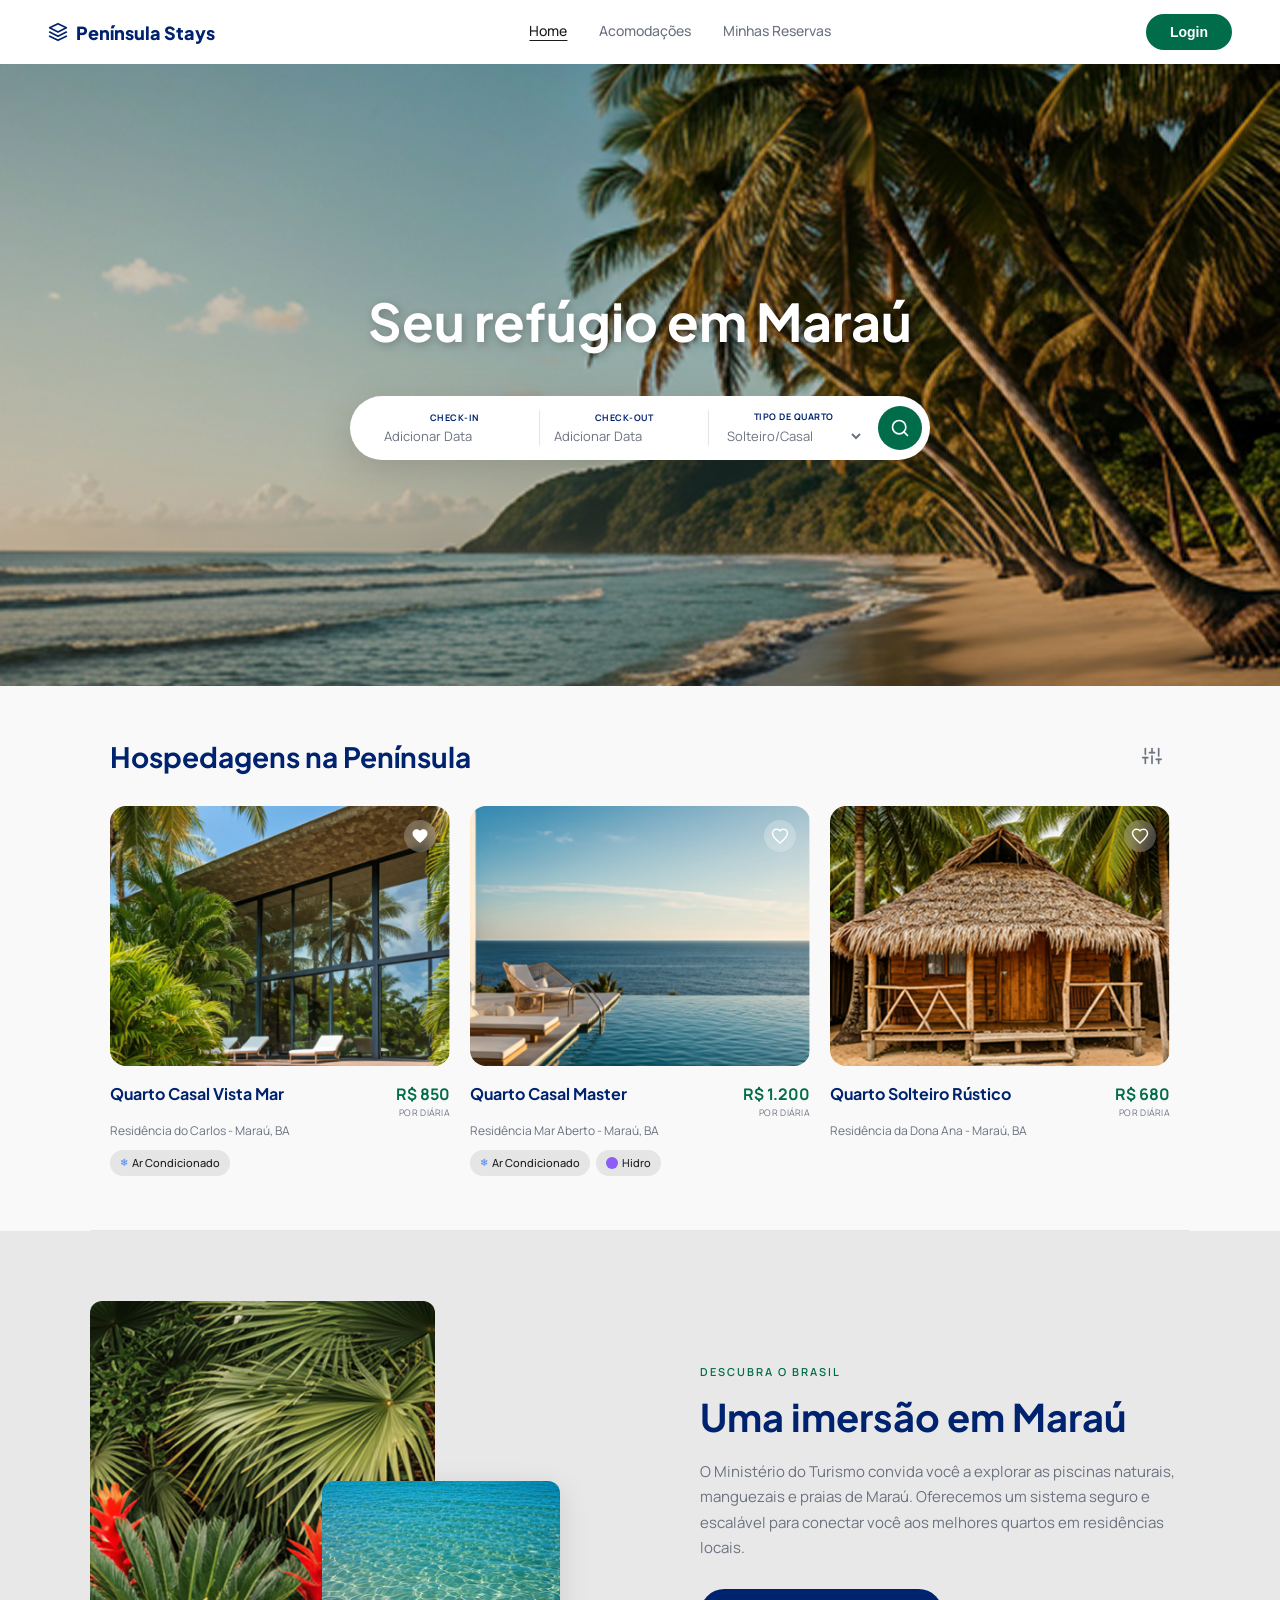
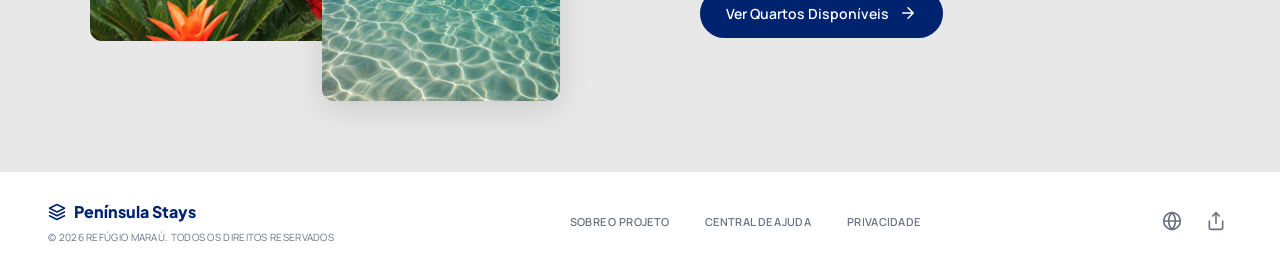
==== docs/frontEnd/index.html @ 09ff9bb2 "feat: adiciona codigo HTML e CSS do front-end estatico e wireframes finais" ====
<!DOCTYPE html>
<html lang="pt-BR">
<head>
    <meta charset="UTF-8">
    <meta name="viewport" content="width=device-width, initial-scale=1.0">
    <title>Península Stays | Hospedagem em Maraú</title>
    <link rel="stylesheet" href="style.css">
    <link href="https://fonts.googleapis.com/css2?family=Manrope:wght@400;500;600;700&family=Plus+Jakarta+Sans:wght@600;700;800&display=swap" rel="stylesheet">
</head>
<body>

    <!-- HEADER -->
    <header class="header">
        <div class="logo">
            <svg class="logo-icon" width="20" height="20" viewBox="0 0 24 24" fill="none" xmlns="http://www.w3.org/2000/svg">
                <path d="M12 2L2 7L12 12L22 7L12 2Z" stroke="currentColor" stroke-width="2" stroke-linecap="round" stroke-linejoin="round"/>
                <path d="M2 17L12 22L22 17" stroke="currentColor" stroke-width="2" stroke-linecap="round" stroke-linejoin="round"/>
                <path d="M2 12L12 17L22 12" stroke="currentColor" stroke-width="2" stroke-linecap="round" stroke-linejoin="round"/>
            </svg>
            <span>Península Stays</span>
        </div>
        <nav class="nav-menu">
            <a href="index.html" class="ativo">Home</a>
            <a href="acomodacoes.html">Acomodações</a>
            <a href="reservas.html">Minhas Reservas</a>
        </nav>
        <button class="btn-login">Login</button>
    </header>

    <!-- HERO SECTION -->
    <section class="hero">
        <div class="hero-content">
            <h1>Seu refúgio em Maraú</h1>
            
            <div class="search-bar">
                <div class="search-field">
                    <label>CHECK-IN</label>
                    <input type="text" placeholder="Adicionar Data">
                </div>
                <div class="divisor"></div>
                <div class="search-field">
                    <label>CHECK-OUT</label>
                    <input type="text" placeholder="Adicionar Data">
                </div>
                <div class="divisor"></div>
                <div class="search-field">
                    <label>TIPO DE QUARTO</label>
                    <select>
                        <option>Solteiro/Casal</option>
                        <option>Solteiro</option>
                        <option>Casal</option>
                    </select>
                </div>
                <button class="btn-buscar">
                    <svg width="20" height="20" viewBox="0 0 24 24" fill="none" xmlns="http://www.w3.org/2000/svg">
                        <circle cx="11" cy="11" r="8" stroke="white" stroke-width="2"/>
                        <path d="M21 21L16.65 16.65" stroke="white" stroke-width="2" stroke-linecap="round"/>
                    </svg>
                </button>
            </div>
        </div>
    </section>

    <!-- QUARTOS SECTION -->
    <section class="quartos-section">
        <div class="quartos-header">
            <h2>Hospedagens na Península</h2>
            <button class="btn-filtro">
                <svg width="20" height="20" viewBox="0 0 24 24" fill="none" xmlns="http://www.w3.org/2000/svg">
                    <line x1="4" y1="21" x2="4" y2="14" stroke="currentColor" stroke-width="2" stroke-linecap="round"/>
                    <line x1="4" y1="10" x2="4" y2="3" stroke="currentColor" stroke-width="2" stroke-linecap="round"/>
                    <line x1="12" y1="21" x2="12" y2="12" stroke="currentColor" stroke-width="2" stroke-linecap="round"/>
                    <line x1="12" y1="8" x2="12" y2="3" stroke="currentColor" stroke-width="2" stroke-linecap="round"/>
                    <line x1="20" y1="21" x2="20" y2="16" stroke="currentColor" stroke-width="2" stroke-linecap="round"/>
                    <line x1="20" y1="12" x2="20" y2="3" stroke="currentColor" stroke-width="2" stroke-linecap="round"/>
                    <line x1="1" y1="14" x2="7" y2="14" stroke="currentColor" stroke-width="2" stroke-linecap="round"/>
                    <line x1="9" y1="8" x2="15" y2="8" stroke="currentColor" stroke-width="2" stroke-linecap="round"/>
                    <line x1="17" y1="16" x2="23" y2="16" stroke="currentColor" stroke-width="2" stroke-linecap="round"/>
                </svg>
            </button>
        </div>
        <div class="grid-quartos">
            
            <!-- Card 1 -->
            <div class="card-quarto">
                <div class="card-image-container">
                    <img src="../img/Quarto1.png" alt="Quarto Casal Vista Mar">
                    <button class="btn-favorito favorito-ativo">
                        <svg width="18" height="18" viewBox="0 0 24 24" fill="currentColor" xmlns="http://www.w3.org/2000/svg">
                            <path d="M12 21.35L10.55 20.03C5.4 15.36 2 12.28 2 8.5C2 5.42 4.42 3 7.5 3C9.24 3 10.91 3.81 12 5.09C13.09 3.81 14.76 3 16.5 3C19.58 3 22 5.42 22 8.5C22 12.28 18.6 15.36 13.45 20.04L12 21.35Z"/>
                        </svg>
                    </button>
                </div>
                <div class="card-info">
                    <div class="card-info-header">
                        <h3>Quarto Casal Vista Mar</h3>
                        <div class="preco-container">
                            <span class="preco">R$ 850</span>
                            <span class="diaria">POR DIÁRIA</span>
                        </div>
                    </div>
                    <p class="subtitulo">Residência do Carlos - Maraú, BA</p>
                    <div class="tags">
                        <span class="tag"><span class="tag-icon">&#10052;</span> Ar Condicionado</span>
                    </div>
                </div>
            </div>

            <!-- Card 2 -->
            <div class="card-quarto">
                <div class="card-image-container">
                    <img src="../img/Quarto2.png" alt="Quarto Casal Master">
                    <button class="btn-favorito">
                        <svg width="18" height="18" viewBox="0 0 24 24" fill="none" stroke="currentColor" stroke-width="2" xmlns="http://www.w3.org/2000/svg">
                            <path d="M12 21.35L10.55 20.03C5.4 15.36 2 12.28 2 8.5C2 5.42 4.42 3 7.5 3C9.24 3 10.91 3.81 12 5.09C13.09 3.81 14.76 3 16.5 3C19.58 3 22 5.42 22 8.5C22 12.28 18.6 15.36 13.45 20.04L12 21.35Z"/>
                        </svg>
                    </button>
                </div>
                <div class="card-info">
                    <div class="card-info-header">
                        <h3>Quarto Casal Master</h3>
                        <div class="preco-container">
                            <span class="preco">R$ 1.200</span>
                            <span class="diaria">POR DIÁRIA</span>
                        </div>
                    </div>
                    <p class="subtitulo">Residência Mar Aberto - Maraú, BA</p>
                    <div class="tags">
                        <span class="tag"><span class="tag-icon">&#10052;</span> Ar Condicionado</span>
                        <span class="tag"><span class="tag-icon-hidro"></span> Hidro</span>
                    </div>
                </div>
            </div>

            <!-- Card 3 -->
            <div class="card-quarto">
                <div class="card-image-container">
                    <img src="../img/Quarto3.png" alt="Quarto Solteiro Rústico">
                    <button class="btn-favorito">
                        <svg width="18" height="18" viewBox="0 0 24 24" fill="none" stroke="currentColor" stroke-width="2" xmlns="http://www.w3.org/2000/svg">
                            <path d="M12 21.35L10.55 20.03C5.4 15.36 2 12.28 2 8.5C2 5.42 4.42 3 7.5 3C9.24 3 10.91 3.81 12 5.09C13.09 3.81 14.76 3 16.5 3C19.58 3 22 5.42 22 8.5C22 12.28 18.6 15.36 13.45 20.04L12 21.35Z"/>
                        </svg>
                    </button>
                </div>
                <div class="card-info">
                    <div class="card-info-header">
                        <h3>Quarto Solteiro Rústico</h3>
                        <div class="preco-container">
                            <span class="preco">R$ 680</span>
                            <span class="diaria">POR DIÁRIA</span>
                        </div>
                    </div>
                    <p class="subtitulo">Residência da Dona Ana - Maraú, BA</p>
                </div>
            </div>

        </div>
    </section>

    <!-- DIVISOR -->
    <div class="section-divider"></div>

    <!-- DESCUBRA SECTION -->
    <section class="descubra-section">
        <div class="descubra-container">
            <div class="descubra-images">
                <div class="image-principal">
                    <img src="../img/fotodeplanta.png" alt="Plantas tropicais">
                </div>
                <div class="image-secundaria">
                    <img src="../img/Fotodeplanta2.png" alt="Água cristalina">
                </div>
            </div>
            <div class="descubra-content">
                <span class="descubra-label">DESCUBRA O BRASIL</span>
                <h2>Uma imersão em Maraú</h2>
                <p>O Ministério do Turismo convida você a explorar as piscinas naturais, manguezais e praias de Maraú. Oferecemos um sistema seguro e escalável para conectar você aos melhores quartos em residências locais.</p>
                <a href="#" class="btn-ver-quartos">
                    Ver Quartos Disponíveis
                    <svg width="18" height="18" viewBox="0 0 24 24" fill="none" xmlns="http://www.w3.org/2000/svg">
                        <path d="M5 12H19M19 12L12 5M19 12L12 19" stroke="currentColor" stroke-width="2" stroke-linecap="round" stroke-linejoin="round"/>
                    </svg>
                </a>
            </div>
        </div>
    </section>

    <!-- FOOTER -->
    <footer class="footer">
        <div class="footer-left">
            <div class="footer-logo">
                <svg class="logo-icon" width="18" height="18" viewBox="0 0 24 24" fill="none" xmlns="http://www.w3.org/2000/svg">
                    <path d="M12 2L2 7L12 12L22 7L12 2Z" stroke="currentColor" stroke-width="2" stroke-linecap="round" stroke-linejoin="round"/>
                    <path d="M2 17L12 22L22 17" stroke="currentColor" stroke-width="2" stroke-linecap="round" stroke-linejoin="round"/>
                    <path d="M2 12L12 17L22 12" stroke="currentColor" stroke-width="2" stroke-linecap="round" stroke-linejoin="round"/>
                </svg>
                <span>Península Stays</span>
            </div>
            <p class="footer-copy">© 2026 REFÚGIO MARAÚ. TODOS OS DIREITOS RESERVADOS</p>
        </div>
        <div class="footer-center">
            <a href="#">SOBRE O PROJETO</a>
            <a href="#">CENTRAL DE AJUDA</a>
            <a href="#">PRIVACIDADE</a>
        </div>
        <div class="footer-right">
            <button class="btn-icon">
                <svg width="20" height="20" viewBox="0 0 24 24" fill="none" xmlns="http://www.w3.org/2000/svg">
                    <circle cx="12" cy="12" r="10" stroke="currentColor" stroke-width="2"/>
                    <path d="M2 12H22M12 2C14.5 4.5 16 8 16 12C16 16 14.5 19.5 12 22C9.5 19.5 8 16 8 12C8 8 9.5 4.5 12 2Z" stroke="currentColor" stroke-width="2"/>
                </svg>
            </button>
            <button class="btn-icon">
                <svg width="20" height="20" viewBox="0 0 24 24" fill="none" xmlns="http://www.w3.org/2000/svg">
                    <path d="M4 12V20C4 20.5304 4.21071 21.0391 4.58579 21.4142C4.96086 21.7893 5.46957 22 6 22H18C18.5304 22 19.0391 21.7893 19.4142 21.4142C19.7893 21.0391 20 20.5304 20 20V12" stroke="currentColor" stroke-width="2" stroke-linecap="round" stroke-linejoin="round"/>
                    <polyline points="16 6 12 2 8 6" stroke="currentColor" stroke-width="2" stroke-linecap="round" stroke-linejoin="round"/>
                    <line x1="12" y1="2" x2="12" y2="15" stroke="currentColor" stroke-width="2" stroke-linecap="round" stroke-linejoin="round"/>
                </svg>
            </button>
        </div>
    </footer>

</body>
</html>
</content>
</invoke>
---- docs/frontEnd/style.css ----
/* RESET BÁSICO E VARIÁVEIS */
:root {
    --azul-marinho: #00236f;
    --verde-mata: #006c4a;
    --fundo-cinza: #f9f9f9;
    --fundo-descubra: #e8e8e8;
    --texto-escuro: #1a1c1c;
    --texto-claro: #6b7280;
    --branco: #ffffff;
    --borda-clara: #e5e5e5;
}

* {
    margin: 0;
    padding: 0;
    box-sizing: border-box;
}

html {
    scroll-behavior: smooth;
}

body {
    font-family: 'Manrope', sans-serif;
    background-color: var(--fundo-cinza);
    color: var(--texto-escuro);
    line-height: 1.5;
}

h1, h2, h3, .logo span, .footer-logo span {
    font-family: 'Plus Jakarta Sans', sans-serif;
}

/* CABEÇALHO */
.header {
    display: flex;
    justify-content: space-between;
    align-items: center;
    padding: 14px 48px;
    background-color: var(--branco);
    position: fixed;
    width: 100%;
    top: 0;
    z-index: 100;
}

.logo {
    display: flex;
    align-items: center;
    gap: 8px;
    font-size: 18px;
    font-weight: 800;
    color: var(--azul-marinho);
    text-decoration: none;
}

.logo-icon {
    color: var(--azul-marinho);
}

.nav-menu {
    display: flex;
    gap: 32px;
}

.nav-menu a {
    text-decoration: none;
    color: var(--texto-claro);
    font-weight: 500;
    font-size: 14px;
    transition: color 0.3s;
    padding-bottom: 4px;
}

.nav-menu a.ativo {
    color: var(--texto-escuro);
    text-decoration: underline;
    text-underline-offset: 4px;
}

.nav-menu a:hover {
    color: var(--texto-escuro);
}

.btn-login {
    background-color: var(--verde-mata);
    color: var(--branco);
    border: none;
    padding: 10px 24px;
    border-radius: 25px;
    font-weight: 600;
    font-size: 14px;
    cursor: pointer;
    transition: background-color 0.3s;
}

.btn-login:hover {
    background-color: #005a3d;
}

/* HERO SECTION */
.hero {
    height: 70vh;
    min-height: 480px;
    background: linear-gradient(rgba(0,0,0,0.15), rgba(0,0,0,0.25)), 
                url('../img/Palmeras.png') center/cover no-repeat;
    display: flex;
    align-items: center;
    justify-content: center;
    margin-top: 56px;
    padding: 0 20px;
}

.hero-content {
    text-align: center;
    width: 100%;
    max-width: 680px;
}

.hero-content h1 {
    color: var(--branco);
    font-size: 52px;
    font-weight: 700;
    margin-bottom: 36px;
    text-shadow: 2px 2px 8px rgba(0,0,0,0.25);
}

.search-bar {
    background: var(--branco);
    padding: 6px 8px 6px 20px;
    border-radius: 50px;
    display: flex;
    align-items: center;
    box-shadow: 0 10px 40px rgba(0,0,0,0.15);
    max-width: 580px;
    margin: 0 auto;
}

.search-field {
    display: flex;
    flex-direction: column;
    padding: 8px 14px;
    flex: 1;
    min-width: 110px;
}

.search-field label {
    font-size: 9px;
    font-weight: 700;
    text-transform: uppercase;
    color: var(--azul-marinho);
    letter-spacing: 0.5px;
    margin-bottom: 2px;
}

.search-field input,
.search-field select {
    border: none;
    outline: none;
    font-size: 13px;
    font-family: 'Manrope', sans-serif;
    color: var(--texto-claro);
    background: transparent;
    cursor: pointer;
}

.search-field input::placeholder {
    color: var(--texto-claro);
}

.divisor {
    width: 1px;
    height: 36px;
    background-color: var(--borda-clara);
    flex-shrink: 0;
}

.btn-buscar {
    background-color: var(--verde-mata);
    color: var(--branco);
    border: none;
    width: 44px;
    height: 44px;
    border-radius: 50%;
    display: flex;
    align-items: center;
    justify-content: center;
    cursor: pointer;
    flex-shrink: 0;
    transition: background-color 0.3s;
}

.btn-buscar:hover {
    background-color: #005a3d;
}

/* QUARTOS SECTION */
.quartos-section {
    max-width: 1100px;
    margin: 0 auto;
    padding: 50px 20px;
}

.quartos-header {
    display: flex;
    justify-content: space-between;
    align-items: center;
    margin-bottom: 28px;
}

.quartos-section h2 {
    color: var(--azul-marinho);
    font-size: 28px;
    font-weight: 700;
}

.btn-filtro {
    background: none;
    border: none;
    color: var(--texto-claro);
    cursor: pointer;
    padding: 8px;
    transition: color 0.3s;
}

.btn-filtro:hover {
    color: var(--azul-marinho);
}

.grid-quartos {
    display: grid;
    grid-template-columns: repeat(3, 1fr);
    gap: 20px;
}

.card-quarto {
    background: transparent;
}

.card-image-container {
    position: relative;
    height: 260px;
    overflow: hidden;
    border-radius: 16px;
    margin-bottom: 12px;
}

.card-image-container img {
    width: 100%;
    height: 100%;
    object-fit: cover;
}

.btn-favorito {
    position: absolute;
    top: 14px;
    right: 14px;
    background: rgba(255, 255, 255, 0.25);
    backdrop-filter: blur(4px);
    border: none;
    width: 32px;
    height: 32px;
    border-radius: 50%;
    display: flex;
    align-items: center;
    justify-content: center;
    cursor: pointer;
    color: var(--branco);
    transition: all 0.3s;
}

.btn-favorito:hover {
    background: rgba(255, 255, 255, 0.4);
}

.btn-favorito.favorito-ativo {
    color: var(--branco);
}

.card-info {
    padding: 4px 0;
}

.card-info-header {
    display: flex;
    justify-content: space-between;
    align-items: flex-start;
    margin-bottom: 2px;
}

.card-info h3 {
    color: var(--azul-marinho);
    font-size: 16px;
    font-weight: 700;
}

.preco-container {
    text-align: right;
}

.preco {
    color: var(--verde-mata);
    font-size: 16px;
    font-weight: 700;
}

.diaria {
    display: block;
    font-size: 9px;
    color: var(--texto-claro);
    text-transform: uppercase;
    letter-spacing: 0.3px;
}

.subtitulo {
    color: var(--texto-claro);
    font-size: 12px;
    margin-bottom: 10px;
}

.tags {
    display: flex;
    gap: 6px;
    flex-wrap: wrap;
}

.tag {
    background: var(--borda-clara);
    color: var(--texto-escuro);
    font-size: 11px;
    padding: 5px 10px;
    border-radius: 16px;
    font-weight: 500;
    display: flex;
    align-items: center;
    gap: 4px;
}

.tag-icon {
    color: #3b82f6;
    font-size: 10px;
}

.tag-icon-hidro {
    width: 12px;
    height: 12px;
    background: #8b5cf6;
    border-radius: 50%;
}

/* SECTION DIVIDER */
.section-divider {
    max-width: 1100px;
    margin: 0 auto;
    height: 1px;
    background-color: var(--borda-clara);
}

/* DESCUBRA SECTION */
.descubra-section {
    background-color: var(--fundo-descubra);
    padding: 70px 20px;
}

.descubra-container {
    max-width: 1100px;
    margin: 0 auto;
    display: grid;
    grid-template-columns: 1fr 1fr;
    gap: 40px;
    align-items: center;
}

.descubra-images {
    position: relative;
    height: 400px;
}

.image-principal {
    position: absolute;
    top: 0;
    left: 0;
    width: 65%;
    height: 85%;
    border-radius: 12px;
    overflow: hidden;
}

.image-principal img {
    width: 100%;
    height: 100%;
    object-fit: cover;
}

.image-secundaria {
    position: absolute;
    bottom: 0;
    right: 60px;
    width: 45%;
    height: 55%;
    border-radius: 12px;
    overflow: hidden;
    box-shadow: 0 8px 30px rgba(0,0,0,0.12);
}

.image-secundaria img {
    width: 100%;
    height: 100%;
    object-fit: cover;
}

.descubra-content {
    padding-left: 40px;
}

.descubra-label {
    font-size: 11px;
    font-weight: 600;
    color: var(--verde-mata);
    letter-spacing: 2px;
    text-transform: uppercase;
    margin-bottom: 14px;
    display: block;
}

.descubra-content h2 {
    color: var(--azul-marinho);
    font-size: 38px;
    font-weight: 700;
    line-height: 1.15;
    margin-bottom: 20px;
}

.descubra-content p {
    color: var(--texto-claro);
    font-size: 15px;
    line-height: 1.7;
    margin-bottom: 28px;
}

.btn-ver-quartos {
    display: inline-flex;
    align-items: center;
    gap: 10px;
    background-color: var(--azul-marinho);
    color: var(--branco);
    text-decoration: none;
    padding: 14px 26px;
    border-radius: 30px;
    font-weight: 600;
    font-size: 14px;
    transition: background-color 0.3s;
}

.btn-ver-quartos:hover {
    background-color: #001a52;
}

/* FOOTER */
.footer {
    display: flex;
    justify-content: space-between;
    align-items: center;
    padding: 28px 48px;
    background-color: var(--branco);
    border-top: 1px solid var(--borda-clara);
}

.footer-left {
    display: flex;
    flex-direction: column;
    gap: 6px;
}

.footer-logo {
    display: flex;
    align-items: center;
    gap: 8px;
    color: var(--azul-marinho);
    font-weight: 800;
    font-size: 16px;
}

.footer-copy {
    color: var(--texto-claro);
    font-size: 10px;
    letter-spacing: 0.3px;
}

.footer-center {
    display: flex;
    gap: 36px;
}

.footer-center a {
    color: var(--texto-claro);
    text-decoration: none;
    font-size: 11px;
    font-weight: 600;
    letter-spacing: 0.3px;
    transition: color 0.3s;
}

.footer-center a:hover {
    color: var(--verde-mata);
}

.footer-right {
    display: flex;
    gap: 12px;
}

.btn-icon {
    background: none;
    border: none;
    color: var(--texto-claro);
    cursor: pointer;
    padding: 6px;
    transition: color 0.3s;
}

.btn-icon:hover {
    color: var(--azul-marinho);
}

/* RESPONSIVO */
@media (max-width: 1024px) {
    .grid-quartos {
        grid-template-columns: repeat(2, 1fr);
    }
    
    .descubra-container {
        grid-template-columns: 1fr;
        gap: 40px;
    }
    
    .descubra-images {
        height: 320px;
    }
    
    .descubra-content {
        padding-left: 0;
        text-align: center;
    }
    
    .descubra-content h2 {
        font-size: 30px;
    }
    
    .btn-ver-quartos {
        margin: 0 auto;
    }
}

@media (max-width: 768px) {
    .header {
        padding: 14px 20px;
    }
    
    .nav-menu {
        display: none;
    }
    
    .hero {
        height: 55vh;
        margin-top: 52px;
    }
    
    .hero-content h1 {
        font-size: 32px;
    }
    
    .search-bar {
        flex-direction: column;
        border-radius: 20px;
        padding: 14px;
    }
    
    .search-field {
        width: 100%;
        padding: 10px 0;
        border-bottom: 1px solid var(--borda-clara);
    }
    
    .search-field:last-of-type {
        border-bottom: none;
    }
    
    .divisor {
        display: none;
    }
    
    .btn-buscar {
        width: 100%;
        border-radius: 25px;
        height: 44px;
        margin-top: 10px;
    }
    
    .grid-quartos {
        grid-template-columns: 1fr;
    }
    
    .quartos-section h2 {
        font-size: 22px;
    }
    
    .descubra-images {
        height: 280px;
    }
    
    .image-secundaria {
        right: 20px;
    }
    
    .footer {
        flex-direction: column;
        gap: 20px;
        text-align: center;
        padding: 24px 20px;
    }
    
    .footer-center {
        flex-direction: column;
        gap: 12px;
    }
}
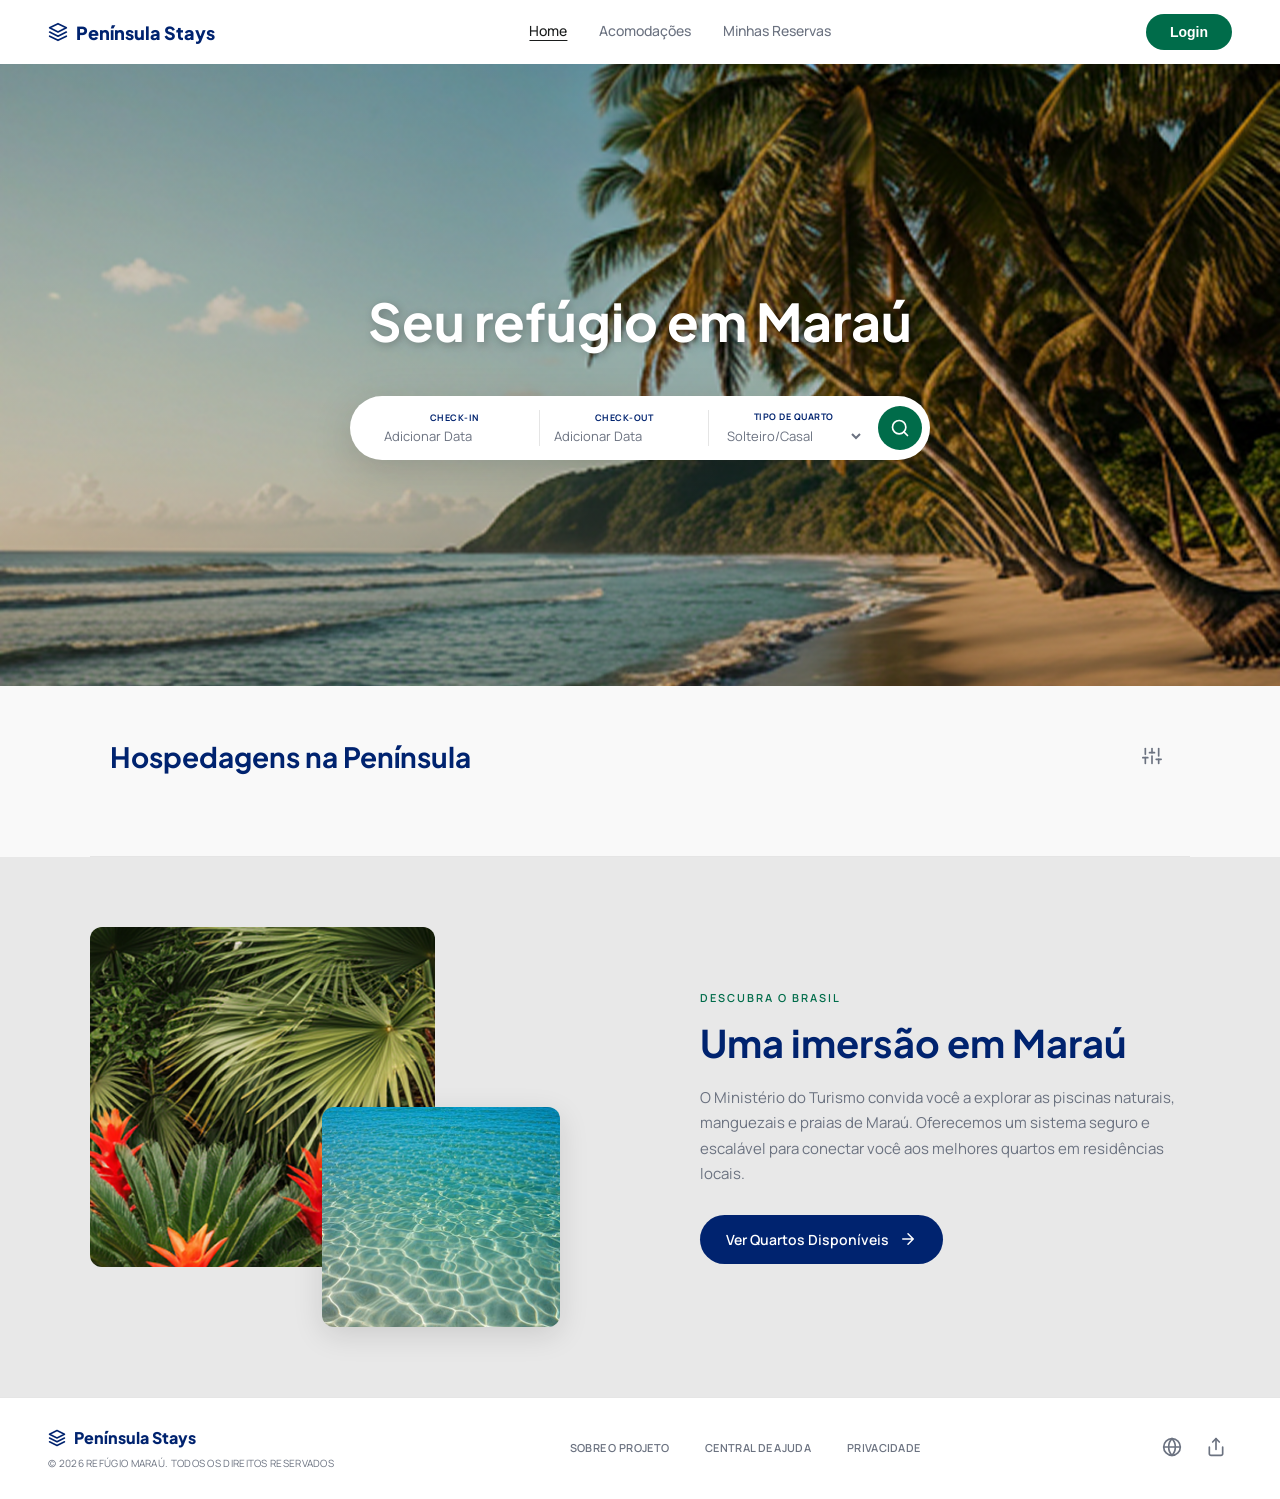
==== commit 2d66f3eb: "frontend stuff" ====
--- a/docs/frontEnd/index.html
+++ b/docs/frontEnd/index.html
@@ -79,82 +79,7 @@
                 </svg>
             </button>
         </div>
-        <div class="grid-quartos">
-            
-            <!-- Card 1 -->
-            <div class="card-quarto">
-                <div class="card-image-container">
-                    <img src="../img/Quarto1.png" alt="Quarto Casal Vista Mar">
-                    <button class="btn-favorito favorito-ativo">
-                        <svg width="18" height="18" viewBox="0 0 24 24" fill="currentColor" xmlns="http://www.w3.org/2000/svg">
-                            <path d="M12 21.35L10.55 20.03C5.4 15.36 2 12.28 2 8.5C2 5.42 4.42 3 7.5 3C9.24 3 10.91 3.81 12 5.09C13.09 3.81 14.76 3 16.5 3C19.58 3 22 5.42 22 8.5C22 12.28 18.6 15.36 13.45 20.04L12 21.35Z"/>
-                        </svg>
-                    </button>
-                </div>
-                <div class="card-info">
-                    <div class="card-info-header">
-                        <h3>Quarto Casal Vista Mar</h3>
-                        <div class="preco-container">
-                            <span class="preco">R$ 850</span>
-                            <span class="diaria">POR DIÁRIA</span>
-                        </div>
-                    </div>
-                    <p class="subtitulo">Residência do Carlos - Maraú, BA</p>
-                    <div class="tags">
-                        <span class="tag"><span class="tag-icon">&#10052;</span> Ar Condicionado</span>
-                    </div>
-                </div>
-            </div>
-
-            <!-- Card 2 -->
-            <div class="card-quarto">
-                <div class="card-image-container">
-                    <img src="../img/Quarto2.png" alt="Quarto Casal Master">
-                    <button class="btn-favorito">
-                        <svg width="18" height="18" viewBox="0 0 24 24" fill="none" stroke="currentColor" stroke-width="2" xmlns="http://www.w3.org/2000/svg">
-                            <path d="M12 21.35L10.55 20.03C5.4 15.36 2 12.28 2 8.5C2 5.42 4.42 3 7.5 3C9.24 3 10.91 3.81 12 5.09C13.09 3.81 14.76 3 16.5 3C19.58 3 22 5.42 22 8.5C22 12.28 18.6 15.36 13.45 20.04L12 21.35Z"/>
-                        </svg>
-                    </button>
-                </div>
-                <div class="card-info">
-                    <div class="card-info-header">
-                        <h3>Quarto Casal Master</h3>
-                        <div class="preco-container">
-                            <span class="preco">R$ 1.200</span>
-                            <span class="diaria">POR DIÁRIA</span>
-                        </div>
-                    </div>
-                    <p class="subtitulo">Residência Mar Aberto - Maraú, BA</p>
-                    <div class="tags">
-                        <span class="tag"><span class="tag-icon">&#10052;</span> Ar Condicionado</span>
-                        <span class="tag"><span class="tag-icon-hidro"></span> Hidro</span>
-                    </div>
-                </div>
-            </div>
-
-            <!-- Card 3 -->
-            <div class="card-quarto">
-                <div class="card-image-container">
-                    <img src="../img/Quarto3.png" alt="Quarto Solteiro Rústico">
-                    <button class="btn-favorito">
-                        <svg width="18" height="18" viewBox="0 0 24 24" fill="none" stroke="currentColor" stroke-width="2" xmlns="http://www.w3.org/2000/svg">
-                            <path d="M12 21.35L10.55 20.03C5.4 15.36 2 12.28 2 8.5C2 5.42 4.42 3 7.5 3C9.24 3 10.91 3.81 12 5.09C13.09 3.81 14.76 3 16.5 3C19.58 3 22 5.42 22 8.5C22 12.28 18.6 15.36 13.45 20.04L12 21.35Z"/>
-                        </svg>
-                    </button>
-                </div>
-                <div class="card-info">
-                    <div class="card-info-header">
-                        <h3>Quarto Solteiro Rústico</h3>
-                        <div class="preco-container">
-                            <span class="preco">R$ 680</span>
-                            <span class="diaria">POR DIÁRIA</span>
-                        </div>
-                    </div>
-                    <p class="subtitulo">Residência da Dona Ana - Maraú, BA</p>
-                </div>
-            </div>
-
-        </div>
+        <div class="grid-quartos" id="gridQuartos"></div>
     </section>
 
     <!-- DIVISOR -->
@@ -220,6 +145,9 @@
         </div>
     </footer>
 
+<script src="js/api.js"></script>
+<script src="js/app.js"></script>
+<script src="js/home.js"></script>
 </body>
 </html>
 </content>
--- a/docs/frontEnd/style.css
+++ b/docs/frontEnd/style.css
@@ -523,6 +523,25 @@
     color: var(--azul-marinho);
 }
 
+/* MODAL LOGIN */
+.modal-overlay {
+    display: none;
+    position: fixed;
+    inset: 0;
+    z-index: 1000;
+    background: rgba(0,0,0,0.5);
+    align-items: center;
+    justify-content: center;
+}
+
+.modal-overlay.active {
+    display: flex;
+}
+
+body.modal-open {
+    overflow: hidden;
+}
+
 /* RESPONSIVO */
 @media (max-width: 1024px) {
     .grid-quartos {
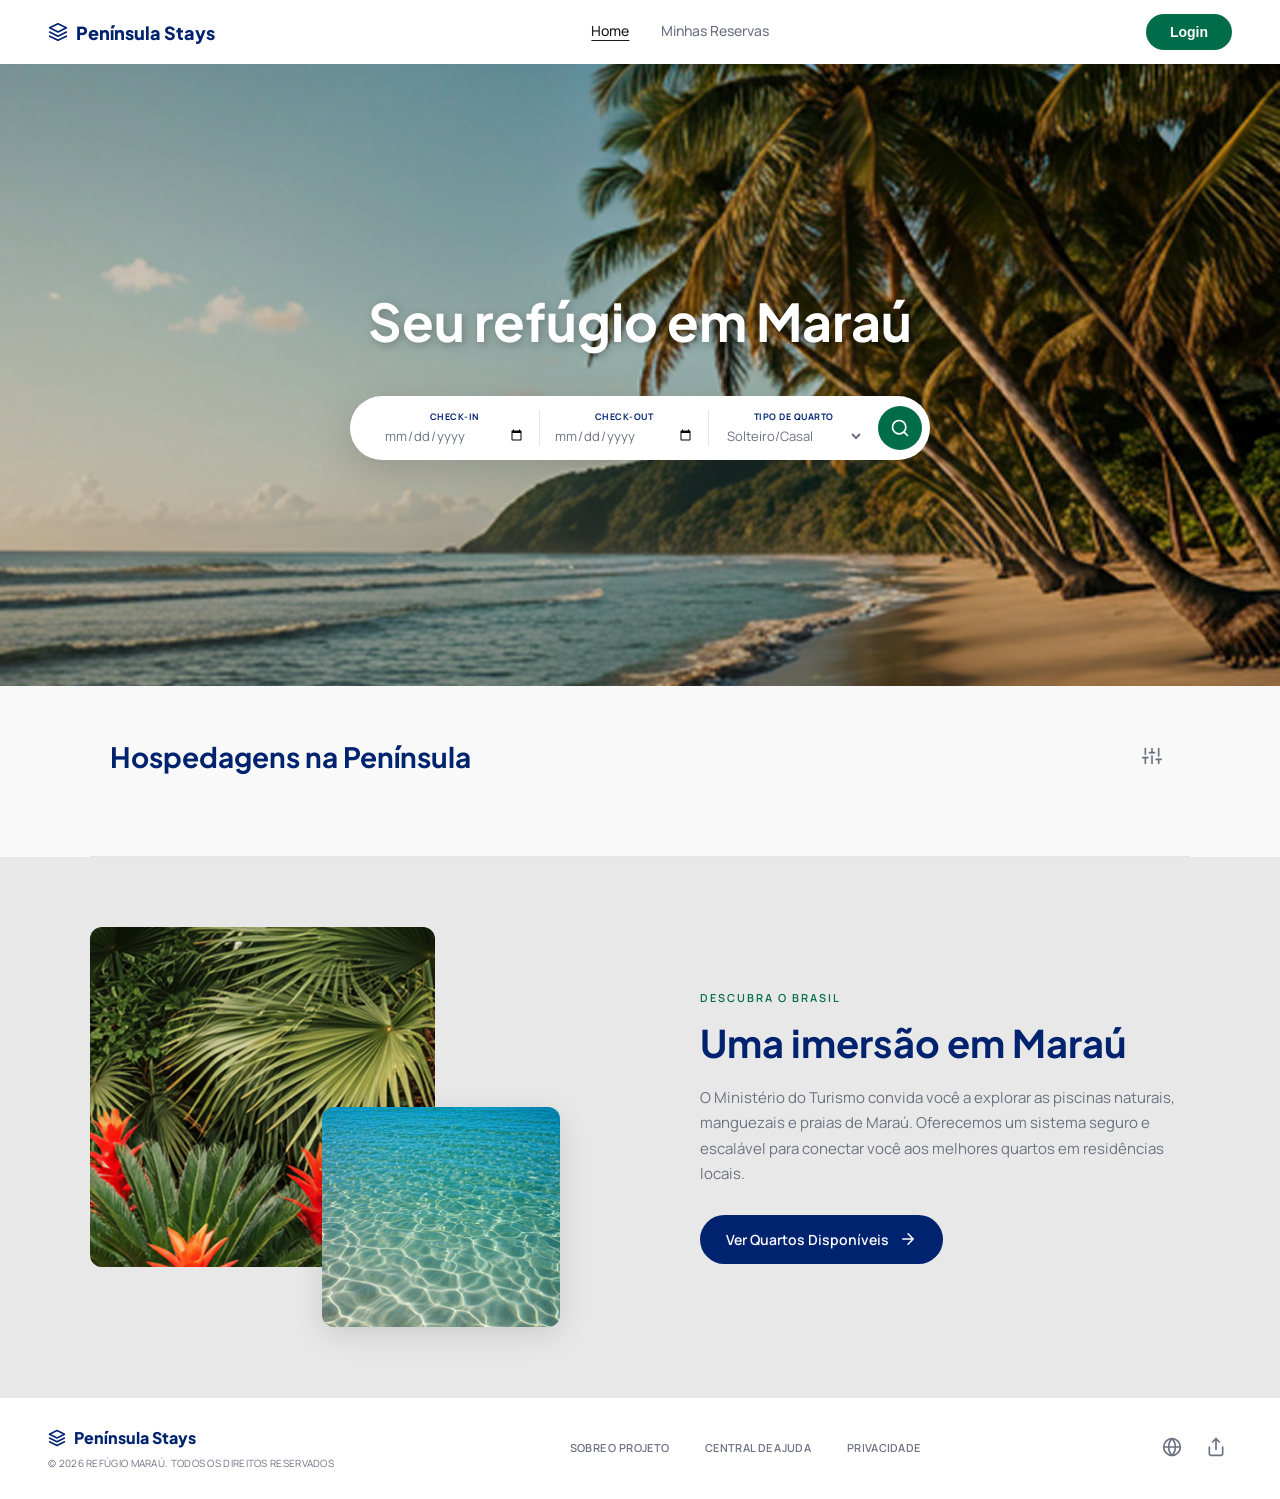
==== commit 15faa779: "Alterações no front - remoção de acomodações da navbar" ====
--- a/docs/frontEnd/index.html
+++ b/docs/frontEnd/index.html
@@ -21,7 +21,6 @@
         </div>
         <nav class="nav-menu">
             <a href="index.html" class="ativo">Home</a>
-            <a href="acomodacoes.html">Acomodações</a>
             <a href="reservas.html">Minhas Reservas</a>
         </nav>
         <button class="btn-login">Login</button>
